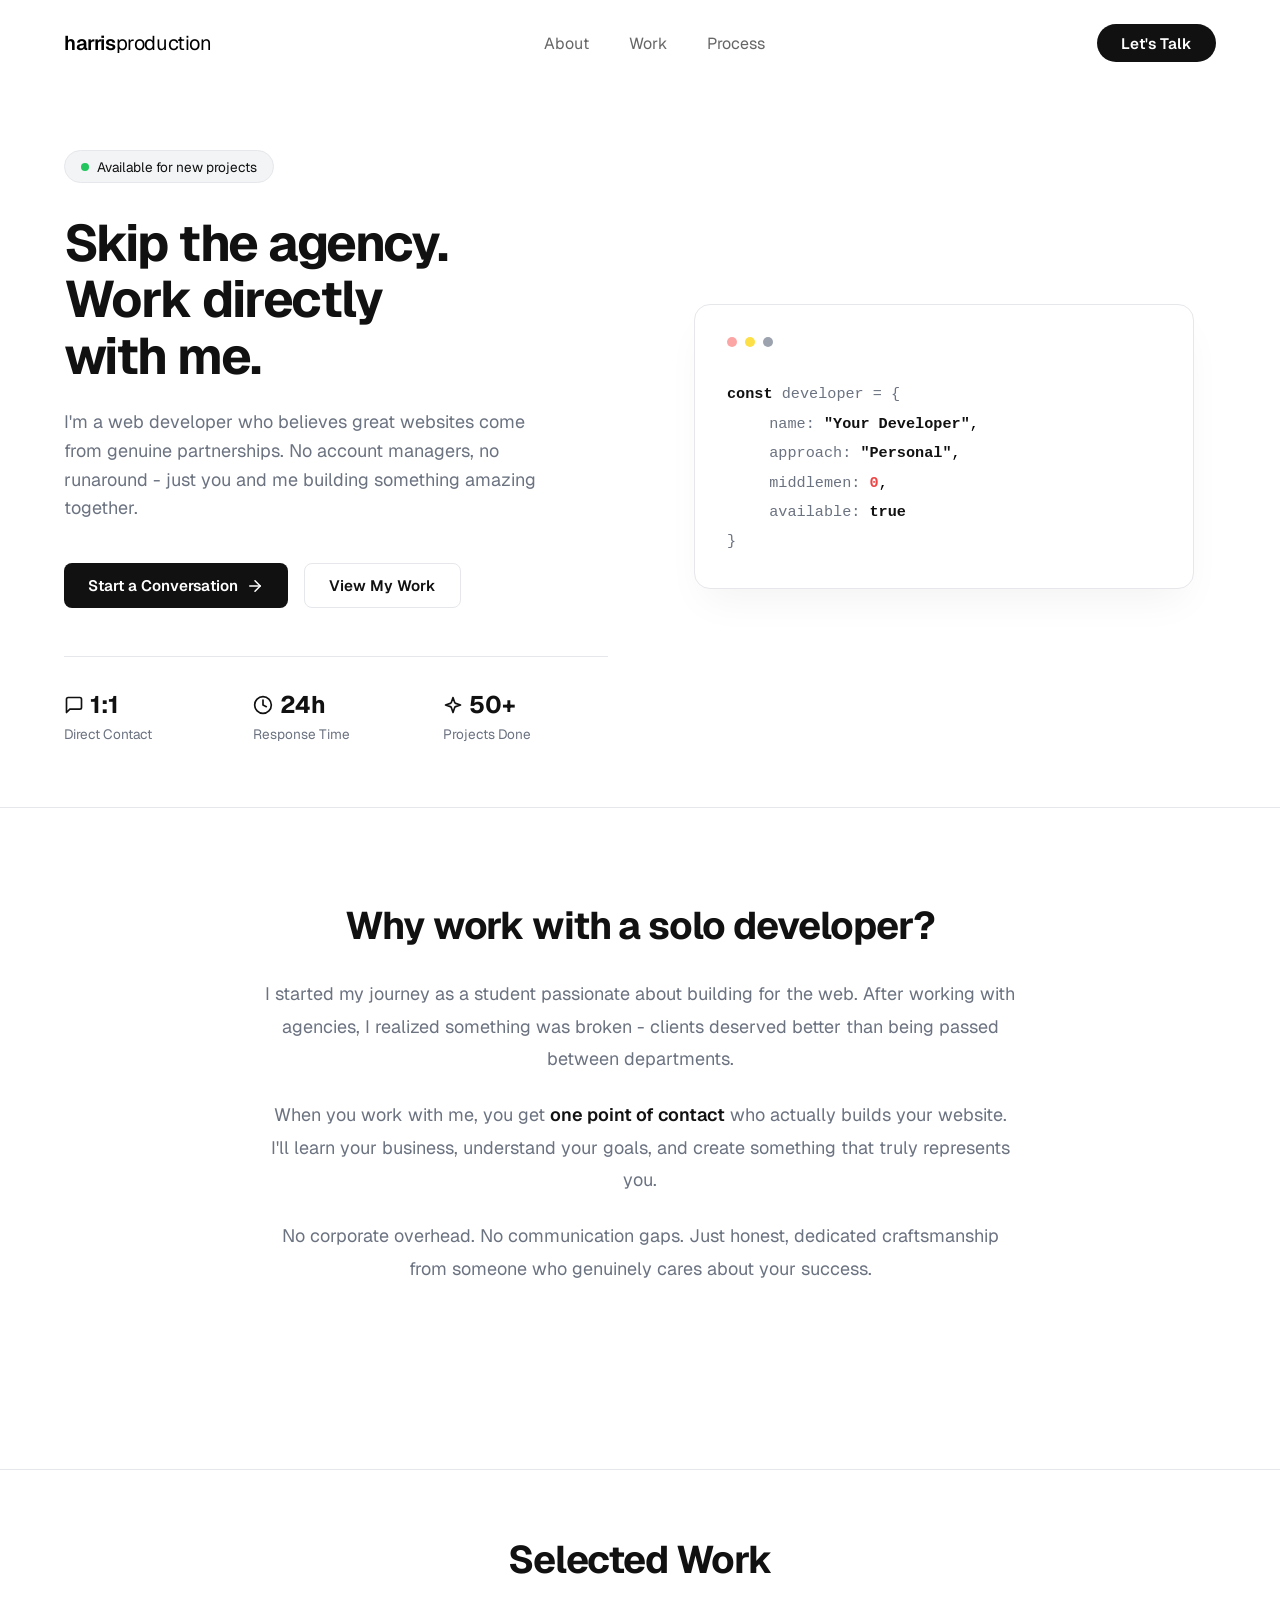
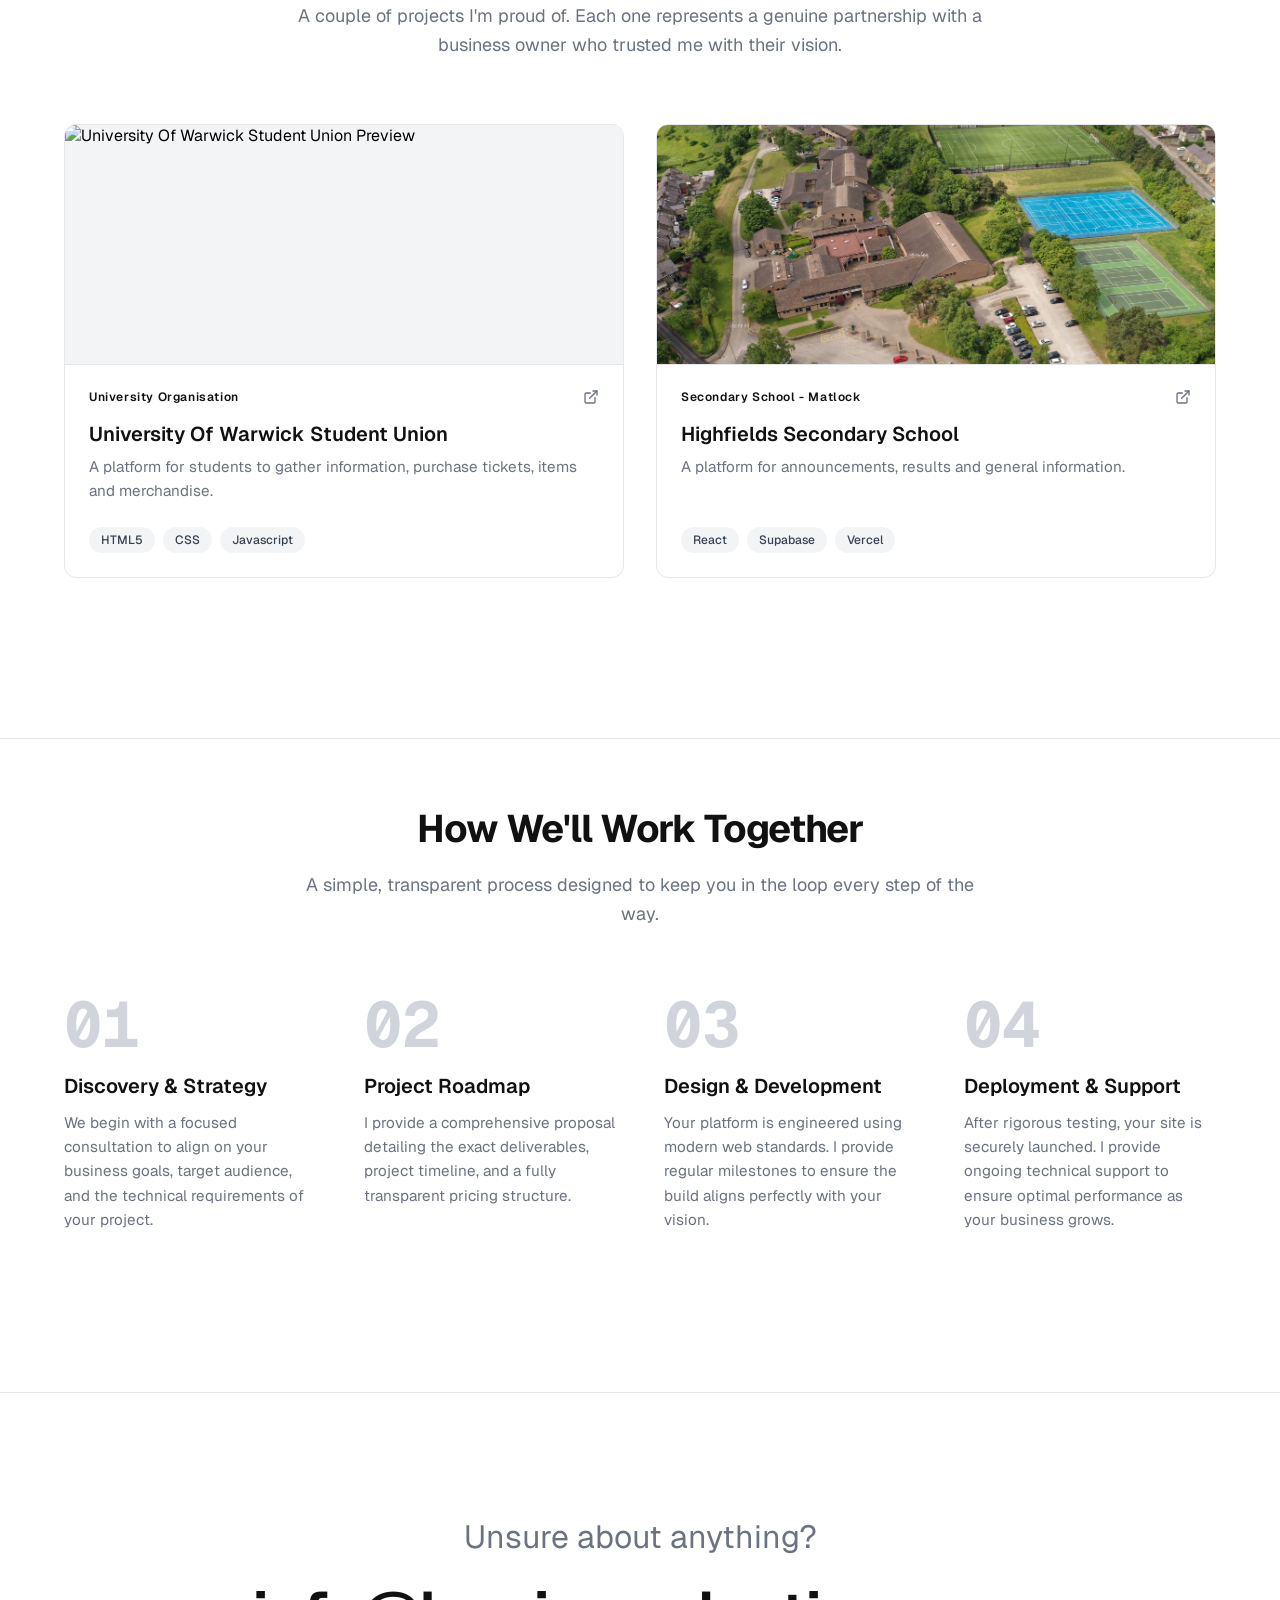
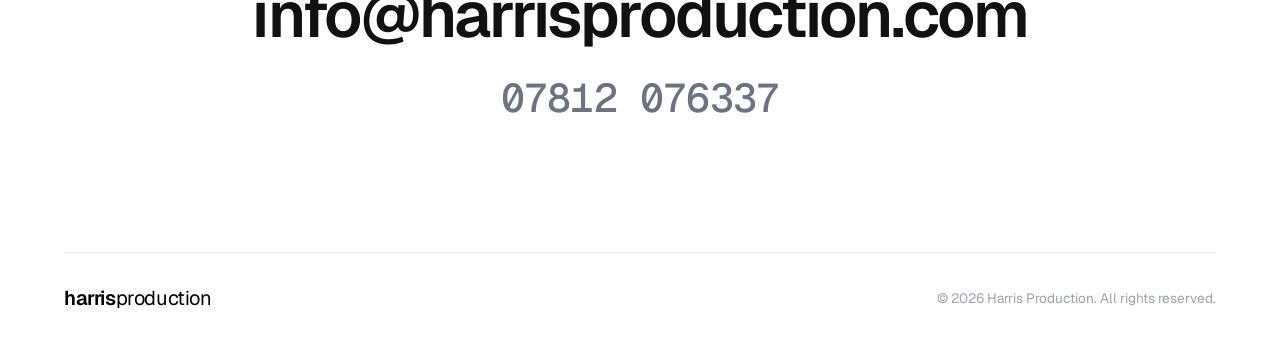
==== index.html @ 8795bd0a "Refactor index.html structure and content" ====
<!DOCTYPE html>
<html lang="en">
<head>
  <meta charset="UTF-8">
  <meta name="viewport" content="width=device-width, initial-scale=1.0">
  <title>Harris Production</title>
  <link rel="stylesheet" href="style.css">
</head>
<body>

  <nav class="navbar">
    <div class="logo"><span class="logo-bold">harris</span>production</div>
    
    <ul class="nav-links">
      <li><a href="#about">About</a></li>
      <li><a href="#work">Work</a></li>
      <li><a href="#process">Process</a></li>
    </ul>

    <a href="#contact" class="btn-talk">Let's Talk</a>
  </nav>

  <section class="hero">
    <div class="hero-content">
      <div class="availability-badge">
        <span class="dot"></span> Available for new projects
      </div>

      <h1>Skip the agency.<br>Work directly<br>with me.</h1>

      <p class="hero-desc">
        I'm a web developer who believes great websites come from genuine partnerships. No account managers, no runaround - just you and me building something amazing together.
      </p>

      <div class="hero-actions">
        <a href="#contact" class="btn btn-primary">
          Start a Conversation 
          <svg viewBox="0 0 24 24" width="18" height="18" stroke="currentColor" stroke-width="2" fill="none" stroke-linecap="round" stroke-linejoin="round"><line x1="5" y1="12" x2="19" y2="12"></line><polyline points="12 5 19 12 12 19"></polyline></svg>
        </a>
        <a href="#work" class="btn btn-secondary">View My Work</a>
      </div>

      <hr class="hero-divider">

      <div class="hero-stats">
        <div class="stat-item">
          <div class="stat-title">
            <svg viewBox="0 0 24 24" width="20" height="20" stroke="currentColor" stroke-width="2" fill="none" stroke-linecap="round" stroke-linejoin="round"><path d="M21 15a2 2 0 0 1-2 2H7l-4 4V5a2 2 0 0 1 2-2h14a2 2 0 0 1 2 2z"></path></svg>
            1:1
          </div>
          <div class="stat-desc">Direct Contact</div>
        </div>
        <div class="stat-item">
          <div class="stat-title">
            <svg viewBox="0 0 24 24" width="20" height="20" stroke="currentColor" stroke-width="2" fill="none" stroke-linecap="round" stroke-linejoin="round"><circle cx="12" cy="12" r="10"></circle><polyline points="12 6 12 12 16 14"></polyline></svg>
            24h
          </div>
          <div class="stat-desc">Response Time</div>
        </div>
        <div class="stat-item">
          <div class="stat-title">
            <svg viewBox="0 0 24 24" width="20" height="20" stroke="currentColor" stroke-width="2" fill="none" stroke-linecap="round" stroke-linejoin="round"><path d="m12 3-1.912 5.813a2 2 0 0 1-1.275 1.275L3 12l5.813 1.912a2 2 0 0 1 1.275 1.275L12 21l1.912-5.813a2 2 0 0 1 1.275-1.275L21 12l-5.813-1.912a2 2 0 0 1-1.275-1.275L12 3Z"></path></svg>
            50+
          </div>
          <div class="stat-desc">Projects Done</div>
        </div>
      </div>
    </div>

    <div class="hero-visual">
      <div class="code-card">
        <div class="window-controls">
          <span class="wc wc-red"></span>
          <span class="wc wc-yellow"></span>
          <span class="wc wc-gray"></span>
        </div>
        <pre class="code-snippet"><code><span class="tk-const">const</span> <span class="tk-var">developer</span> <span class="tk-op">=</span> <span class="tk-bracket">{</span>
  <span class="tk-key">name:</span> <span class="tk-string">"Your Developer"</span>,
  <span class="tk-key">approach:</span> <span class="tk-string">"Personal"</span>,
  <span class="tk-key">middlemen:</span> <span class="tk-num">0</span>,
  <span class="tk-key">available:</span> <span class="tk-bool">true</span>
<span class="tk-bracket">}</span></code></pre>
      </div>
    </div>
  </section>

  <hr class="section-divider">

  <section class="about-section" id="about">
    <div class="about-content">
      <h2>Why work with a solo developer?</h2>
      
      <p>I started my journey as a student passionate about building for the web. After working with agencies, I realized something was broken - clients deserved better than being passed between departments.</p>
      
      <p>When you work with me, you get <strong>one point of contact</strong> who actually builds your website. I'll learn your business, understand your goals, and create something that truly represents you.</p>
      
      <p>No corporate overhead. No communication gaps. Just honest, dedicated craftsmanship from someone who genuinely cares about your success.</p>
    </div>
  </section>

  <hr class="section-divider">

  <section class="work-section" id="work">
    <div class="work-header">
      <h2>Selected Work</h2>
      <p>A couple of projects I'm proud of. Each one represents a genuine partnership with a business owner who trusted me with their vision.</p>
    </div>

    <div class="work-grid">
      
      <div class="work-card">
        <div class="card-image">
          <img src="./image1.jpg" alt="University Of Warwick Student Union Preview" class="project-image">
        </div>
        <div class="card-content">
          <div class="card-meta">
            <span class="category">University Organisation</span>
            <a href="https://www.warwicksu.com" class="external-link" aria-label="View Project" target="_blank" rel="noopener noreferrer">
              <svg viewBox="0 0 24 24" width="16" height="16" stroke="currentColor" stroke-width="2" fill="none" stroke-linecap="round" stroke-linejoin="round"><path d="M18 13v6a2 2 0 0 1-2 2H5a2 2 0 0 1-2-2V8a2 2 0 0 1 2-2h6"></path><polyline points="15 3 21 3 21 9"></polyline><line x1="10" y1="14" x2="21" y2="3"></line></svg>
            </a>
          </div>
          <h3 class="card-title">University Of Warwick Student Union</h3>
          <p class="card-desc">A platform for students to gather information, purchase tickets, items and merchandise.</p>
          <div class="card-tags">
            <span class="tag">HTML5</span>
            <span class="tag">CSS</span>
            <span class="tag">Javascript</span>
          </div>
        </div>
      </div>

      <div class="work-card">
        <div class="card-image">
          <img src="./image2.jpg" alt="Highfields Secondary School Preview" class="project-image">
        </div>
        <div class="card-content">
          <div class="card-meta">
            <span class="category">Secondary School - Matlock</span>
            <a href="https://www.highfields.derbyshire.sch.uk/" class="external-link" aria-label="View Project" target="_blank" rel="noopener noreferrer">
              <svg viewBox="0 0 24 24" width="16" height="16" stroke="currentColor" stroke-width="2" fill="none" stroke-linecap="round" stroke-linejoin="round"><path d="M18 13v6a2 2 0 0 1-2 2H5a2 2 0 0 1-2-2V8a2 2 0 0 1 2-2h6"></path><polyline points="15 3 21 3 21 9"></polyline><line x1="10" y1="14" x2="21" y2="3"></line></svg>
            </a>
          </div>
          <h3 class="card-title">Highfields Secondary School</h3>
          <p class="card-desc">A platform for announcements, results and general information.</p>
          <div class="card-tags">
            <span class="tag">React</span>
            <span class="tag">Supabase</span>
            <span class="tag">Vercel</span>
          </div>
        </div>
      </div>

    </div>
  </section>

  <hr class="section-divider">

  <section class="process-section" id="process">
    <div class="process-header">
      <h2>How We'll Work Together</h2>
      <p>A simple, transparent process designed to keep you in the loop every step of the way.</p>
    </div>

    <div class="process-grid">
      
      <div class="process-step">
        <div class="step-number">01</div>
        <h3>Discovery & Strategy</h3>
        <p>We begin with a focused consultation to align on your business goals, target audience, and the technical requirements of your project.</p>
      </div>

      <div class="process-step">
        <div class="step-number">02</div>
        <h3>Project Roadmap</h3>
        <p>I provide a comprehensive proposal detailing the exact deliverables, project timeline, and a fully transparent pricing structure.</p>
      </div>

      <div class="process-step">
        <div class="step-number">03</div>
        <h3>Design & Development</h3>
        <p>Your platform is engineered using modern web standards. I provide regular milestones to ensure the build aligns perfectly with your vision.</p>
      </div>

      <div class="process-step">
        <div class="step-number">04</div>
        <h3>Deployment & Support</h3>
        <p>After rigorous testing, your site is securely launched. I provide ongoing technical support to ensure optimal performance as your business grows.</p>
      </div>

    </div>

    </div>
  </section>

  <footer class="site-footer" id="contact">
  <div class="footer-content">
    
    <div class="footer-cta">
      <h2>Unsure about anything?</h2>
      <div class="contact-links">
        <a href="mailto:info@harrisproduction.com" class="email-link">info@harrisproduction.com</a>
        <a href="tel:07812076337" class="phone-link">07812 076337</a>
      </div>
    </div>
    
    <div class="footer-bottom">
      <div class="logo"><span class="logo-bold">harris</span>production</div>
      <div class="copyright">
        &copy; 2026 Harris Production. All rights reserved.
      </div>
    </div>

  </div>
</footer>

<div id="contact-overlay" class="contact-overlay">
  <div class="overlay-content">
    <button class="close-btn" id="close-form" aria-label="Close form">&times;</button>
    
    <div class="form-header">
      <h2>Start a Conversation</h2>
      <p>Tell me a bit about your project and I'll get back to you within 24 hours.</p>
    </div>

   <form action="https://api.web3forms.com/submit" method="POST" id="contact-form">
    
    <input type="hidden" name="access_key" value="9be1aa3e-5f95-4cb8-aa4f-bf6b3f21e8d3">

    <input type="checkbox" name="botcheck" class="hidden" style="display:none">

    <input type="hidden" name="subject" value="New Project Inquiry - Harris Production">

    <div class="form-group">
        <input type="text" name="name" placeholder="Your Name" required>
    </div>

    <div class="form-group">
        <input type="email" name="email" placeholder="Email Address" required>
    </div>

    <div class="form-group">
        <textarea name="message" placeholder="Tell me about your project..." required></textarea>
    </div>

    <button type="submit" id="submit-btn" class="btn-submit">Send Message</button>
    <div id="form-result" class="form-status"></div>
</form>
  </div>
</div>

<script>
  // --- 1. UI LOGIC (Opening/Closing) ---
  const overlay = document.getElementById('contact-overlay');
  const closeBtn = document.getElementById('close-form');
  const triggerButtons = document.querySelectorAll('.btn-talk, .btn-primary, .email-link');

  triggerButtons.forEach(btn => {
    btn.addEventListener('click', (e) => {
      e.preventDefault();
      overlay.classList.add('is-active');
      document.body.classList.add('no-scroll');
    });
  });

  const closeOverlay = () => {
    overlay.classList.remove('is-active');
    document.body.classList.remove('no-scroll');
  };

  closeBtn.addEventListener('click', closeOverlay);

  overlay.addEventListener('click', (e) => {
    if (e.target === overlay) closeOverlay();
  });

  // --- 2. SUBMISSION LOGIC (Web3Forms) ---
  const form = document.getElementById('contact-form');
  const submitBtn = document.getElementById('submit-btn');

  form.addEventListener('submit', function(e) {
    e.preventDefault();
    const formData = new FormData(form);
    const object = Object.fromEntries(formData);
    const json = JSON.stringify(object);

    submitBtn.innerHTML = "Sending...";
    submitBtn.disabled = true;

    fetch('https://api.web3forms.com/submit', {
      method: 'POST',
      headers: {
        'Content-Type': 'application/json',
        'Accept': 'application/json'
      },
      body: json
    })
    .then(async (response) => {
      if (response.status == 200) {
        submitBtn.innerHTML = "Message Sent!";
        form.reset();
        
        // Wait 2 seconds so they see the success message, then close
        setTimeout(() => {
          closeOverlay();
          submitBtn.innerHTML = "Send Message";
          submitBtn.disabled = false;
        }, 2000);
      } else {
        submitBtn.innerHTML = "Error. Try again.";
        submitBtn.disabled = false;
      }
    })
    .catch(error => {
      console.error(error);
      submitBtn.innerHTML = "Something went wrong.";
      submitBtn.disabled = false;
    });
  });
</script>

</body>
</html>
---- style.css ----
/* Import Geist and Geist Mono from Google Fonts */
@import url('https://fonts.googleapis.com/css2?family=Geist+Mono:wght@400;600&family=Geist:wght@400;600&display=swap');

/* Base Reset */
* {
  box-sizing: border-box;
}

body {
  margin: 0;
  font-family: 'Geist', sans-serif;
  background-color: #ffffff;
}

/* Navigation Container */
.navbar {
  display: flex;
  justify-content: space-between;
  align-items: center;
  padding: 1.5rem 5%;
  max-width: 1400px;
  margin: 0 auto;
}

/* Logo Styling */
/* Base Logo Styling (Applies to "production") */
.logo {
  font-size: 1.25rem;
  color: #000000;
  letter-spacing: -0.02em;
  font-weight: 400; 
}

/* Bold Portion (Applies to "harris") */
.logo-bold {
  font-weight: 600;
}

/* Center Links */
.nav-links {
  display: flex;
  list-style: none;
  gap: 2.5rem;
  margin: 0;
  padding: 0;
}

.nav-links a {
  text-decoration: none;
  color: #666666; /* Subtle gray to match the image */
  font-size: 1rem;
  transition: color 0.2s ease;
}

.nav-links a:hover {
  color: #000000; /* Darkens on hover for interactivity */
}

/* Let's Talk Button */
.btn-talk {
  background-color: #111111;
  color: #ffffff;
  padding: 0.6rem 1.5rem;
  border-radius: 999px; /* Creates the perfect pill shape */
  text-decoration: none;
  font-weight: 600;
  font-size: 0.95rem;
  transition: background-color 0.2s ease, transform 0.1s ease;
}

.btn-talk:hover {
  background-color: #333333;
}

.btn-talk:active {
  transform: scale(0.98); /* Slight click effect */
}

/* Basic Mobile Responsiveness */
@media (max-width: 768px) {
  .nav-links {
    display: none; /* Hides the center links on mobile for now */
  }
}

/* --- Hero Section Layout --- */
.hero {
  display: grid;
  grid-template-columns: 1fr 1fr;
  gap: 4rem;
  max-width: 1400px;
  margin: 4rem auto;
  padding: 0 5%;
  align-items: center;
}

/* --- Left Column Content --- */
.availability-badge {
  display: inline-flex;
  align-items: center;
  gap: 0.5rem;
  background-color: #f3f4f6;
  padding: 0.4rem 1rem;
  border-radius: 999px;
  font-size: 0.85rem;
  color: #111;
  border: 1px solid #e5e7eb;
  margin-bottom: 2rem;
}

/* The updated green dot with animation */
.availability-badge .dot {
  width: 8px;
  height: 8px;
  background-color: #22c55e;
  border-radius: 50%;
  animation: pulse-green 2s infinite; /* Runs the animation continuously */
}

/* The pulse animation keyframes */
@keyframes pulse-green {
  0% {
    box-shadow: 0 0 0 0 rgba(34, 197, 94, 0.7);
  }
  70% {
    box-shadow: 0 0 0 6px rgba(34, 197, 94, 0);
  }
  100% {
    box-shadow: 0 0 0 0 rgba(34, 197, 94, 0);
  }
}

.hero h1 {
  font-size: clamp(2.5rem, 4vw, 4.5rem);
  line-height: 1.1;
  margin: 0 0 1.5rem 0;
  color: #111;
  letter-spacing: -0.03em;
}

.hero-desc {
  font-size: 1.125rem;
  line-height: 1.6;
  color: #6b7280;
  max-width: 90%;
  margin-bottom: 2.5rem;
}

/* --- Buttons --- */
.hero-actions {
  display: flex;
  gap: 1rem;
  margin-bottom: 3rem;
  flex-wrap: wrap;
}

.btn {
  display: inline-flex;
  align-items: center;
  justify-content: center;
  gap: 0.5rem;
  padding: 0.75rem 1.5rem;
  border-radius: 8px;
  font-weight: 600;
  font-size: 0.95rem;
  text-decoration: none;
  transition: all 0.2s ease;
}

.btn-primary {
  background-color: #111;
  color: #fff;
}

.btn-primary:hover {
  background-color: #333;
}

.btn-secondary {
  background-color: #fff;
  color: #111;
  border: 1px solid #e5e7eb;
}

.btn-secondary:hover {
  background-color: #f9fafb;
}

/* --- Stats Row --- */
.hero-divider {
  border: none;
  border-top: 1px solid #e5e7eb;
  margin-bottom: 2rem;
}

.hero-stats {
  display: grid;
  grid-template-columns: repeat(3, 1fr);
  gap: 1.5rem;
}

.stat-item {
  display: flex;
  flex-direction: column;
  gap: 0.3rem;
}

.stat-title {
  font-size: 1.5rem;
  font-weight: 700;
  color: #111;
  display: flex;
  align-items: center;
  gap: 0.4rem;
}

.stat-desc {
  font-size: 0.85rem;
  color: #6b7280;
}

/* --- Right Column: Code Card --- */
.hero-visual {
  display: flex;
  justify-content: center;
  align-items: center;
}

.code-card {
  background-color: #fff;
  border: 1px solid #e5e7eb;
  border-radius: 16px;
  padding: 2rem;
  width: 100%;
  max-width: 500px;
  box-shadow: 0 20px 40px -10px rgba(0, 0, 0, 0.05);
}

.window-controls {
  display: flex;
  gap: 0.5rem;
  margin-bottom: 2rem;
}

.wc {
  width: 10px;
  height: 10px;
  border-radius: 50%;
}

.wc-red { background-color: #fca5a5; }
.wc-yellow { background-color: #fde047; }
.wc-gray { background-color: #9ca3af; }

.code-snippet {
  margin: 0;
  font-family: 'Geist Mono', monospace; /* Applying Geist Mono specifically here */
  font-size: 0.95rem;
  line-height: 1.8;
  overflow-x: auto;
}

/* Syntax Highlighting Colors */
.tk-const, .tk-string, .tk-bool { color: #111; font-weight: 600; }
.tk-var, .tk-op, .tk-bracket, .tk-key { color: #6b7280; }
.tk-num { color: #ef4444; font-weight: 600; }
.tk-key { margin-left: 1.5rem; } /* Indents the keys inside the object */

/* --- Mobile Responsiveness --- */
@media (max-width: 992px) {
  .hero {
    grid-template-columns: 1fr;
    gap: 3rem;
    margin: 2rem auto;
  }
  
  .hero h1 {
    font-size: 3rem;
  }
  
  .hero-stats {
    gap: 1rem;
  }
  
  .stat-title {
    font-size: 1.25rem;
  }
}

@media (max-width: 480px) {
  .hero-stats {
    grid-template-columns: 1fr; /* Stack stats on very small screens */
  }
}

/* --- Full-width Divider --- */
.section-divider {
  border: none;
  border-top: 1px solid #e5e7eb;
  margin: 4rem auto;
  max-width: 1400px;
}

/* --- About Section --- */
.about-section {
  max-width: 1400px;
  margin: 0 auto;
  padding: 2rem 5% 6rem 5%;
}

/* Constrain text width for better readability */
.about-content {
  max-width: 750px; 
  margin: 0 auto;       /* Centers the content block horizontally */
  text-align: center;   /* Centers the text inside the block */
}

.about-content h2 {
  font-size: clamp(2rem, 3vw, 3rem);
  line-height: 1.1;
  color: #111111;
  letter-spacing: -0.03em;
  margin-top: 0;
  margin-bottom: 2rem;
}

.about-content p {
  font-size: 1.125rem;
  line-height: 1.8;
  color: #6b7280;
  margin-bottom: 1.5rem;
}

/* Emphasize the bold text in the paragraph */
.about-content strong {
  color: #111111;
  font-weight: 600;
}

/* --- Mobile Responsiveness --- */
@media (max-width: 768px) {
  .section-divider {
    margin: 3rem auto;
  }
  
  .about-section {
    padding: 1rem 5% 4rem 5%;
  }
}

/* --- Work Section Header --- */
.work-section {
  max-width: 1400px;
  margin: 0 auto;
  padding: 0 5% 6rem 5%;
}

.work-header {
  text-align: center;
  max-width: 700px;
  margin: 0 auto 4rem auto;
}

.work-header h2 {
  font-size: clamp(2rem, 3vw, 3rem);
  color: #111111;
  letter-spacing: -0.03em;
  margin-top: 0;
  margin-bottom: 1rem;
}

.work-header p {
  font-size: 1.125rem;
  line-height: 1.6;
  color: #6b7280;
}

/* --- Work Grid Layout --- */
.work-grid {
  display: grid;
  /* Since you only want 2 cards for now, we use a 2-column grid */
  grid-template-columns: repeat(2, 1fr); 
  gap: 2rem;
}

/* --- Individual Card Styling --- */
.work-card {
  border: 1px solid #e5e7eb;
  border-radius: 12px;
  overflow: hidden;
  display: flex;
  flex-direction: column;
  background-color: #ffffff;
  transition: transform 0.2s ease, box-shadow 0.2s ease;
}

.work-card:hover {
  transform: translateY(-4px);
  box-shadow: 0 12px 24px -10px rgba(0, 0, 0, 0.05);
}

/* Image Placeholder Area */
/* 1. The Container: This strictly locks the image into the top box */
.card-image {
  background-color: #f3f4f6;
  height: 240px;
  width: 100%;
  display: flex;
  align-items: center;
  justify-content: center;
  border-bottom: 1px solid #e5e7eb;
  overflow: hidden; /* This is the magic rule! It chops off anything that spills out. */
  position: relative;
}

/* 2. The Image: This forces the image to perfectly fill that box without stretching */
.project-image {
  width: 100%;
  height: 100%;
  object-fit: cover; /* Forces the image to behave beautifully within the boundaries */
  display: block;
}

.placeholder-letter {
  font-size: 4rem;
  font-weight: 700;
  color: #d1d5db; /* Light grey for the letter */
}

/* Card Text Content */
.card-content {
  padding: 1.5rem;
  display: flex;
  flex-direction: column;
  flex-grow: 1;
}

.card-meta {
  display: flex;
  justify-content: space-between;
  align-items: center;
  margin-bottom: 1rem;
}

.category {
  font-size: 0.75rem;
  font-weight: 600;
  letter-spacing: 0.05em;
  color: #111111;
}

.external-link {
  color: #6b7280;
  transition: color 0.2s ease;
  display: flex;
}

.external-link:hover {
  color: #111111;
}

.card-title {
  font-size: 1.25rem;
  font-weight: 600;
  color: #111111;
  margin: 0 0 0.5rem 0;
}

.card-desc {
  font-size: 0.95rem;
  line-height: 1.6;
  color: #6b7280;
  margin: 0 0 1.5rem 0;
  flex-grow: 1;
}

/* Tags */
.card-tags {
  display: flex;
  flex-wrap: wrap;
  gap: 0.5rem;
}

.tag {
  background-color: #f3f4f6;
  color: #374151;
  font-size: 0.75rem;
  padding: 0.3rem 0.75rem;
  border-radius: 999px;
  font-weight: 500;
}

/* --- Mobile Responsiveness --- */
@media (max-width: 768px) {
  .work-grid {
    grid-template-columns: 1fr; /* Stacks the cards on smaller screens */
  }
}

/* --- Process Section --- */
.process-section {
  max-width: 1400px;
  margin: 0 auto;
  padding: 0 5% 6rem 5%;
}

.process-header {
  text-align: center;
  max-width: 700px;
  margin: 0 auto 4rem auto;
}

.process-header h2 {
  font-size: clamp(2rem, 3vw, 3rem);
  color: #111111;
  letter-spacing: -0.03em;
  margin-top: 0;
  margin-bottom: 1rem;
}

.process-header p {
  font-size: 1.125rem;
  line-height: 1.6;
  color: #6b7280;
}

/* --- Process Grid --- */
.process-grid {
  display: grid;
  grid-template-columns: repeat(4, 1fr);
  gap: 3rem;
}

.process-step {
  display: flex;
  flex-direction: column;
}

.step-number {
  font-size: 4rem;
  font-weight: 700;
  color: #d1d5db; /* Light grey */
  line-height: 1;
  margin-bottom: 1rem;
  font-family: 'Geist Mono', monospace; /* Using your monospace font for stylized numbers */
}

.process-step h3 {
  font-size: 1.25rem;
  font-weight: 600;
  color: #111111;
  margin: 0 0 0.75rem 0;
}

.process-step p {
  font-size: 0.95rem;
  line-height: 1.6;
  color: #6b7280;
  margin: 0;
}

/* --- Mobile Responsiveness --- */
@media (max-width: 1024px) {
  .process-grid {
    grid-template-columns: repeat(2, 1fr); /* 2x2 grid for tablets */
    gap: 4rem 2rem;
  }
}

@media (max-width: 600px) {
  .process-grid {
    grid-template-columns: 1fr; /* Single column for phones */
    gap: 3rem;
  }
  
  .process-header {
    margin-bottom: 3rem;
  }
}

/* --- Footer & Contact Section --- */
.site-footer {
  max-width: 1400px;
  margin: 4rem auto 0 auto;
  padding: 6rem 5% 2rem 5%;
  border-top: 1px solid #e5e7eb; /* Keeps the separation consistent */
}

.footer-cta {
  text-align: center;
  margin-bottom: 8rem;
}

.footer-cta h2 {
  font-size: clamp(1.5rem, 3vw, 2rem);
  color: #6b7280; /* Subtle grey for the prompt */
  font-weight: 400;
  margin-bottom: 1rem;
}

/* Massive, impactful email link */
.email-link {
  font-size: clamp(2rem, 5vw, 4rem); 
  font-weight: 600;
  color: #111111;
  text-decoration: none;
  letter-spacing: -0.03em;
  transition: color 0.2s ease;
  display: inline-block;
}

/* Container to stack email and phone */
.contact-links {
  display: flex;
  flex-direction: column;
  gap: 1rem;
  align-items: center;
}

/* Phone link styling - slightly smaller but same high-end feel */
.phone-link {
  font-size: clamp(1.5rem, 4vw, 2.5rem);
  font-weight: 500;
  color: #6b7280; /* Starts a bit lighter than the email */
  text-decoration: none;
  font-family: 'Geist Mono', monospace; /* Monospace works great for numbers */
  letter-spacing: -0.02em;
  transition: color 0.2s ease;
}

.phone-link:hover {
  color: #111111;
}

/* Ensure the email link stays as the primary focus */
.email-link {
  /* Reduced the minimum from 2rem to 1.25rem for mobile */
  font-size: clamp(1.25rem, 6vw, 4rem); 
  font-weight: 600;
  color: #111111;
  text-decoration: none;
  letter-spacing: -0.03em;
  transition: color 0.2s ease;
  display: inline-block;
  
  /* Safety net for long emails on very small screens */
  inline-size: 100%;
  overflow-wrap: break-word;
  word-break: break-word;
}
.email-link:hover {
  color: #6b7280; /* Fades smoothly on hover to indicate it's clickable */
}

/* Bottom Bar Styling */
.footer-bottom {
  display: flex;
  justify-content: space-between;
  align-items: center;
  padding-top: 2rem;
  border-top: 1px solid #e5e7eb;
  flex-wrap: wrap;
  gap: 1.5rem;
}

.copyright {
  font-size: 0.85rem;
  color: #9ca3af;
}

/* --- Mobile Responsiveness --- */
@media (max-width: 600px) {
  .site-footer {
    padding: 4rem 5% 2rem 5%;
  }

  .footer-cta {
    margin-bottom: 4rem;
  }

  .footer-bottom {
    flex-direction: column;
    text-align: center;
  }
}

/* Overlay Background with Blur */
.contact-overlay {
  position: fixed;
  top: 0;
  left: 0;
  width: 100%;
  height: 100%;
  background-color: rgba(255, 255, 255, 0.7); /* Translucent white */
  backdrop-filter: blur(10px); /* This blurs the content behind the overlay */
  -webkit-backdrop-filter: blur(10px); /* Safari support */
  z-index: 2000;
  display: flex;
  justify-content: center;
  align-items: flex-start;
  padding-top: 8vh;
  
  /* Initial Hidden State */
  opacity: 0;
  visibility: hidden;
  transform: translateY(-20px); /* Slight lift for the entry animation */
  transition: all 0.4s cubic-bezier(0.16, 1, 0.3, 1);
}

/* Active State */
.contact-overlay.is-active {
  opacity: 1;
  visibility: visible;
  transform: translateY(0);
}

.overlay-content {
  background: white;
  width: 90%;
  max-width: 550px;
  padding: 3rem;
  border-radius: 24px;
  box-shadow: 0 25px 50px -12px rgba(0, 0, 0, 0.1);
  position: relative;
}

.close-btn {
  position: absolute;
  top: 1.5rem;
  right: 1.5rem;
  background: #f3f4f6;
  border: none;
  width: 40px;
  height: 40px;
  border-radius: 50%;
  font-size: 1.5rem;
  line-height: 1;
  cursor: pointer;
  color: #111;
  transition: background 0.2s;
}

.close-btn:hover { background: #e5e7eb; }

/* Form Elements */
.form-header h2 { font-size: 2rem; margin-bottom: 0.5rem; letter-spacing: -0.02em; }
.form-header p { color: #6b7280; margin-bottom: 2rem; }

.contact-form { display: flex; flex-direction: column; gap: 1.2rem; }
.form-group { display: flex; flex-direction: column; gap: 0.4rem; }
.form-group label { font-weight: 600; font-size: 0.85rem; }

.form-group input, .form-group textarea {
  padding: 0.75rem;
  border: 1px solid #e5e7eb;
  border-radius: 10px;
  font-family: 'Geist', sans-serif;
  font-size: 1rem;
}

.btn-submit {
  background: #111;
  color: #fff;
  padding: 1rem;
  border: none;
  border-radius: 10px;
  font-weight: 600;
  cursor: pointer;
  margin-top: 1rem;
}

/* Prevent scroll when form is open */
body.no-scroll { overflow: hidden; }
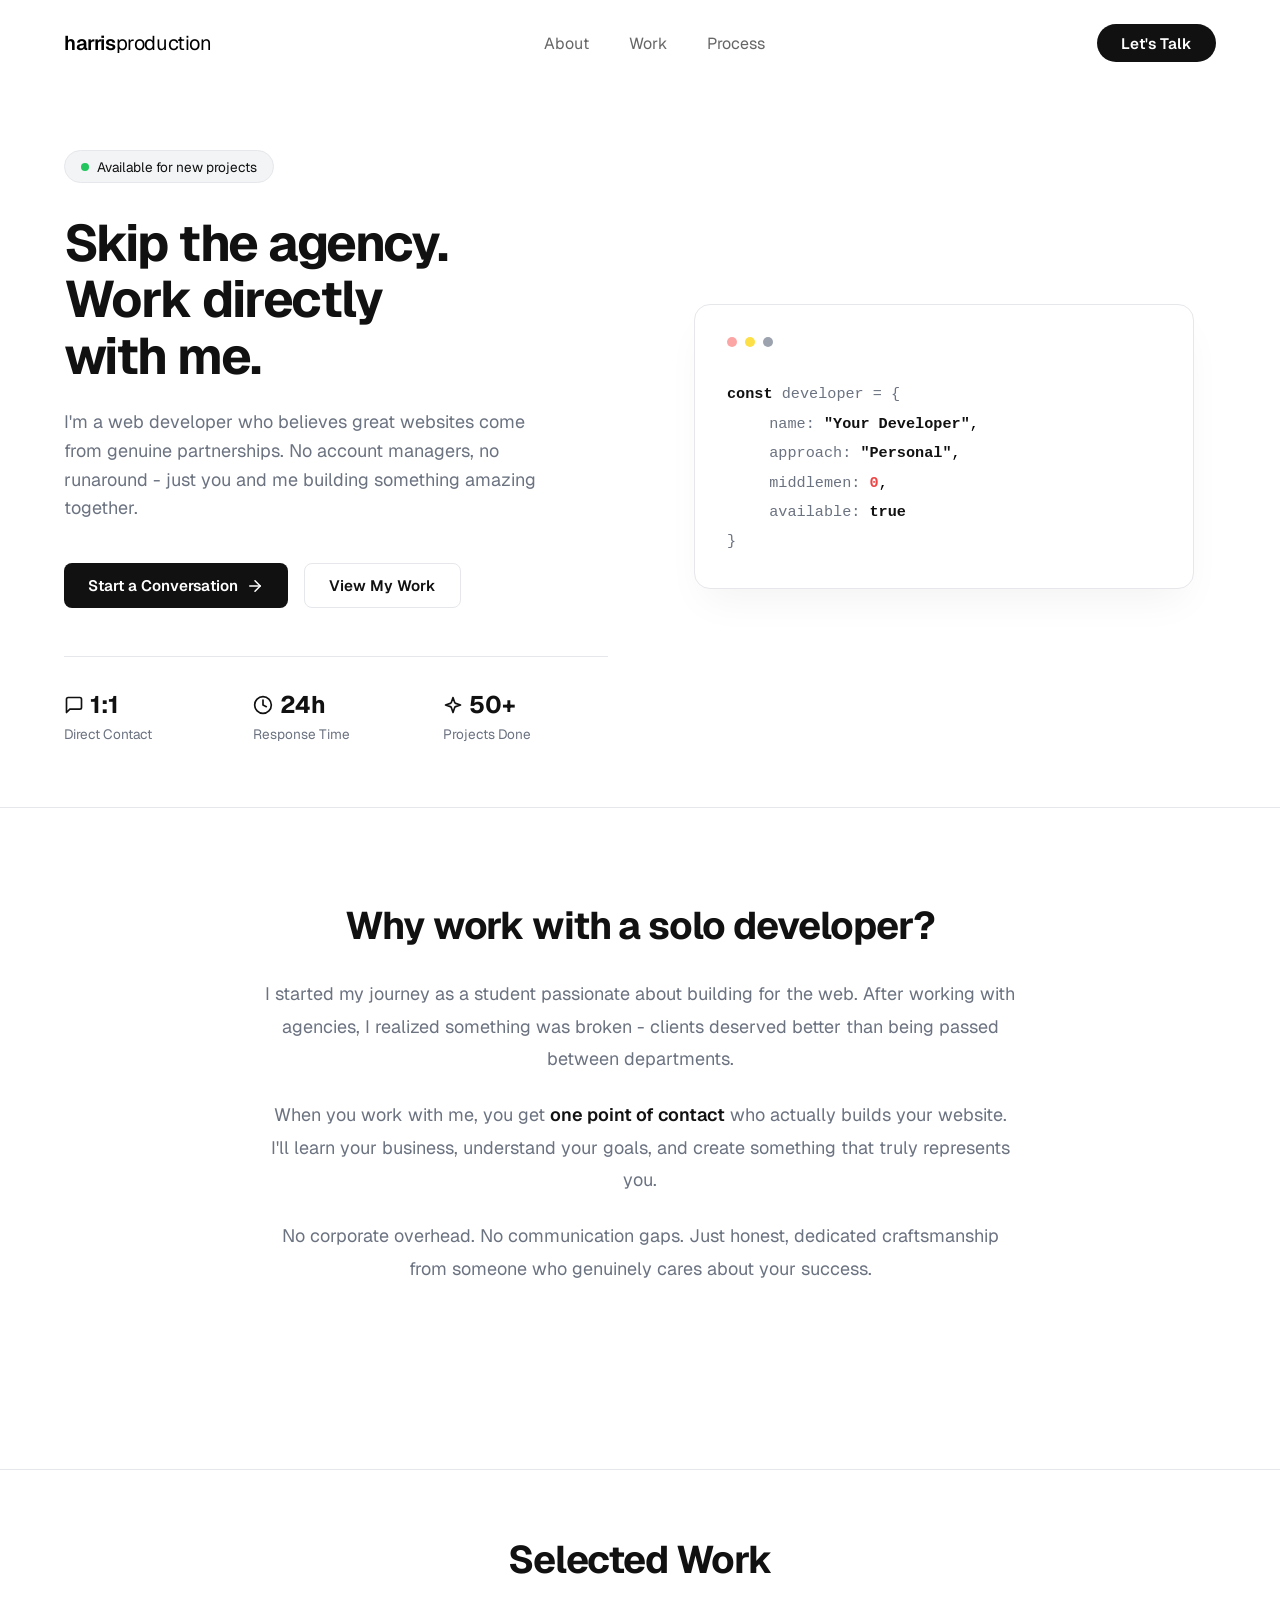
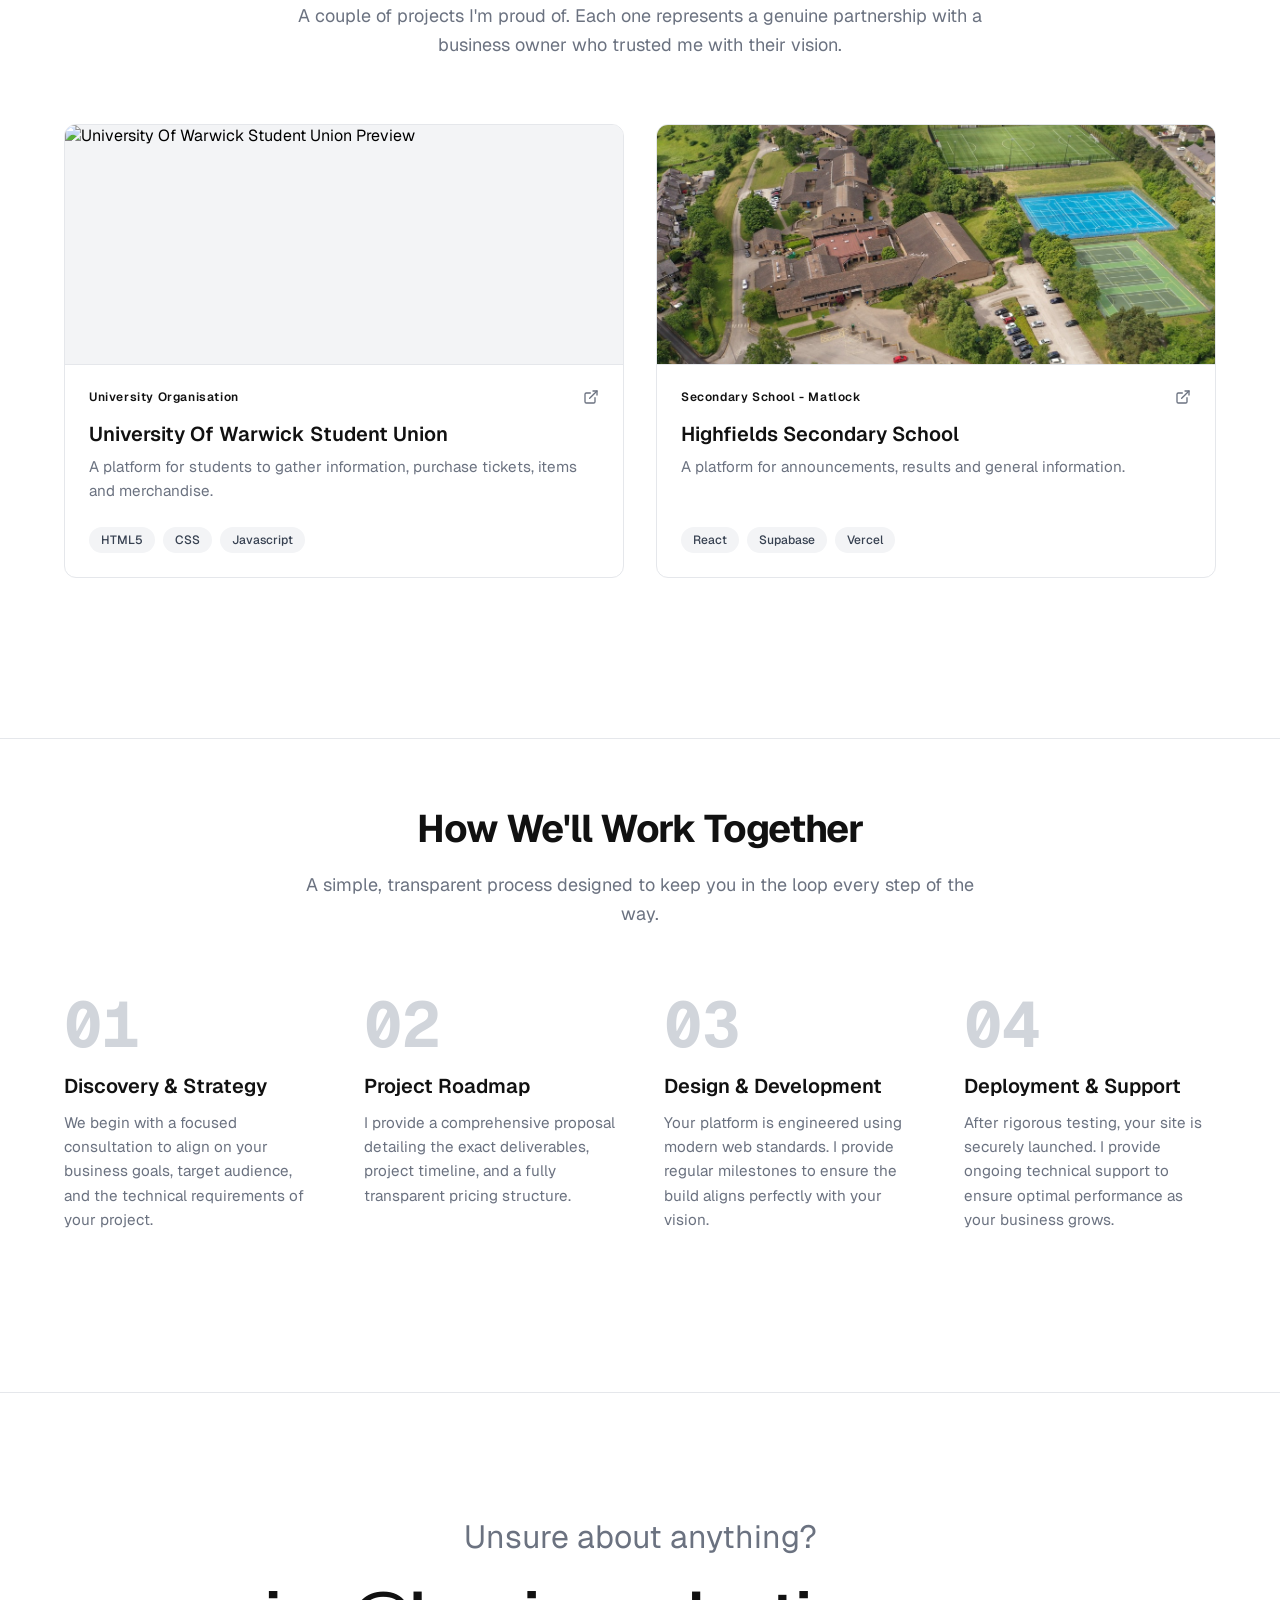
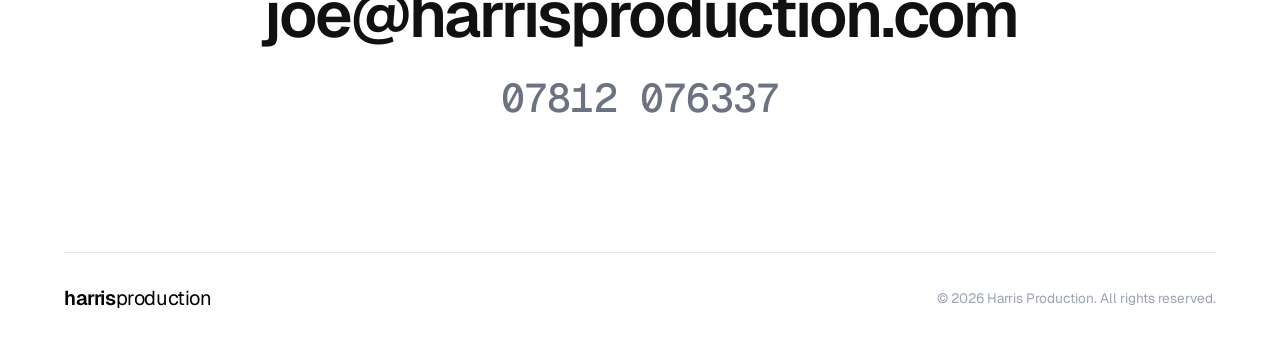
==== commit b3bbb104: "Fix HTML encoding issues in index.html" ====
--- a/index.html
+++ b/index.html
@@ -5,6 +5,7 @@
   <meta name="viewport" content="width=device-width, initial-scale=1.0">
   <title>Harris Production</title>
   <link rel="stylesheet" href="style.css">
+  <link rel="icon" type="image/x-icon" href="favicon.ico">
 </head>
 <body>
 
@@ -198,7 +199,7 @@
     <div class="footer-cta">
       <h2>Unsure about anything?</h2>
       <div class="contact-links">
-        <a href="mailto:info@harrisproduction.com" class="email-link">info@harrisproduction.com</a>
+        <a href="mailto:info@harrisproduction.com" class="email-link">joe@harrisproduction.com</a>
         <a href="tel:07812076337" class="phone-link">07812 076337</a>
       </div>
     </div>
@@ -316,6 +317,28 @@
       submitBtn.disabled = false;
     });
   });
+
+  document.querySelectorAll('a[href^="#"]').forEach(anchor => {
+    anchor.addEventListener('click', function (e) {
+        e.preventDefault(); 
+
+        const targetId = this.getAttribute('href');
+        const targetElement = document.querySelector(targetId);
+
+        if (targetElement) {
+            
+            const headerOffset = 80; 
+            const elementPosition = targetElement.getBoundingClientRect().top;
+            const offsetPosition = elementPosition + window.pageYOffset - headerOffset;
+
+            window.scrollTo({
+                top: offsetPosition,
+                behavior: 'smooth'
+            });
+        }
+    });
+});
+  
 </script>
 
 </body>
--- a/style.css
+++ b/style.css
@@ -1,5 +1,9 @@
 /* Import Geist and Geist Mono from Google Fonts */
 @import url('https://fonts.googleapis.com/css2?family=Geist+Mono:wght@400;600&family=Geist:wght@400;600&display=swap');
+
+html {
+  scroll-behavior: smooth;
+}
 
 /* Base Reset */
 * {
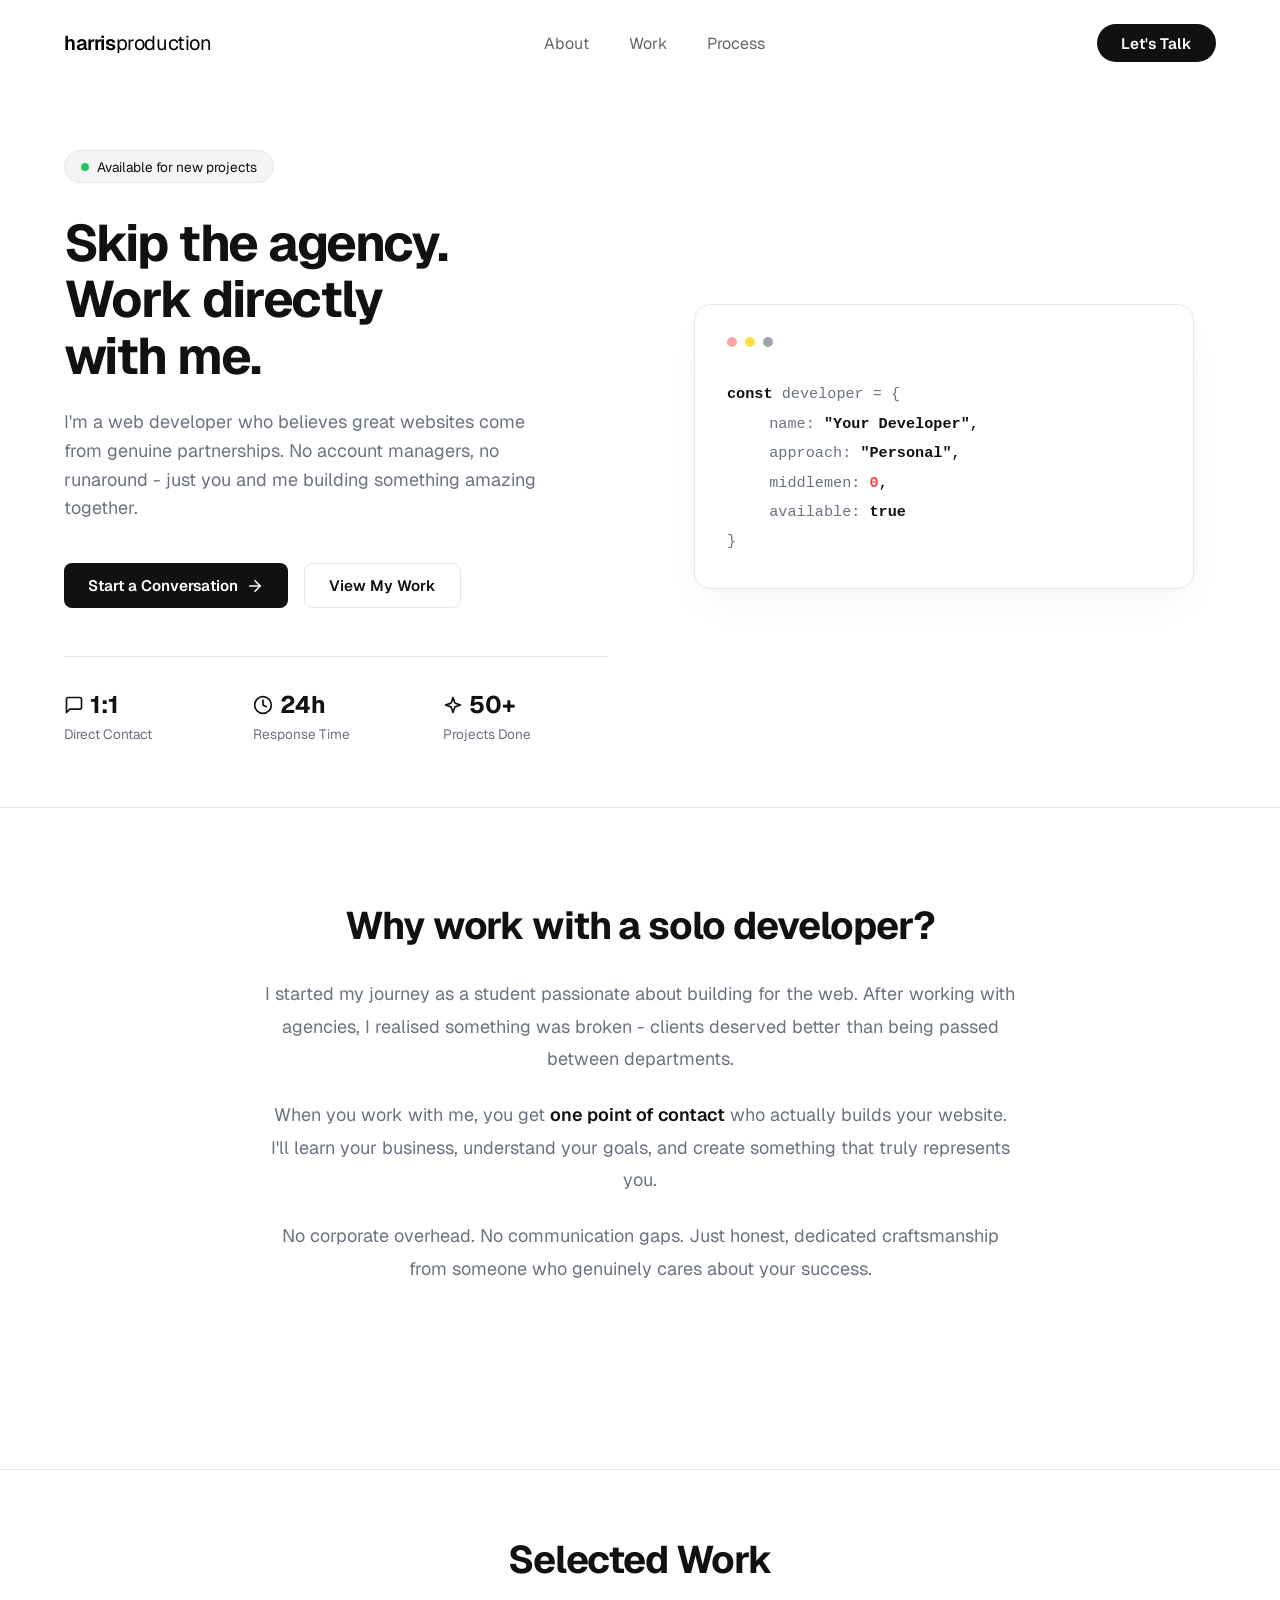
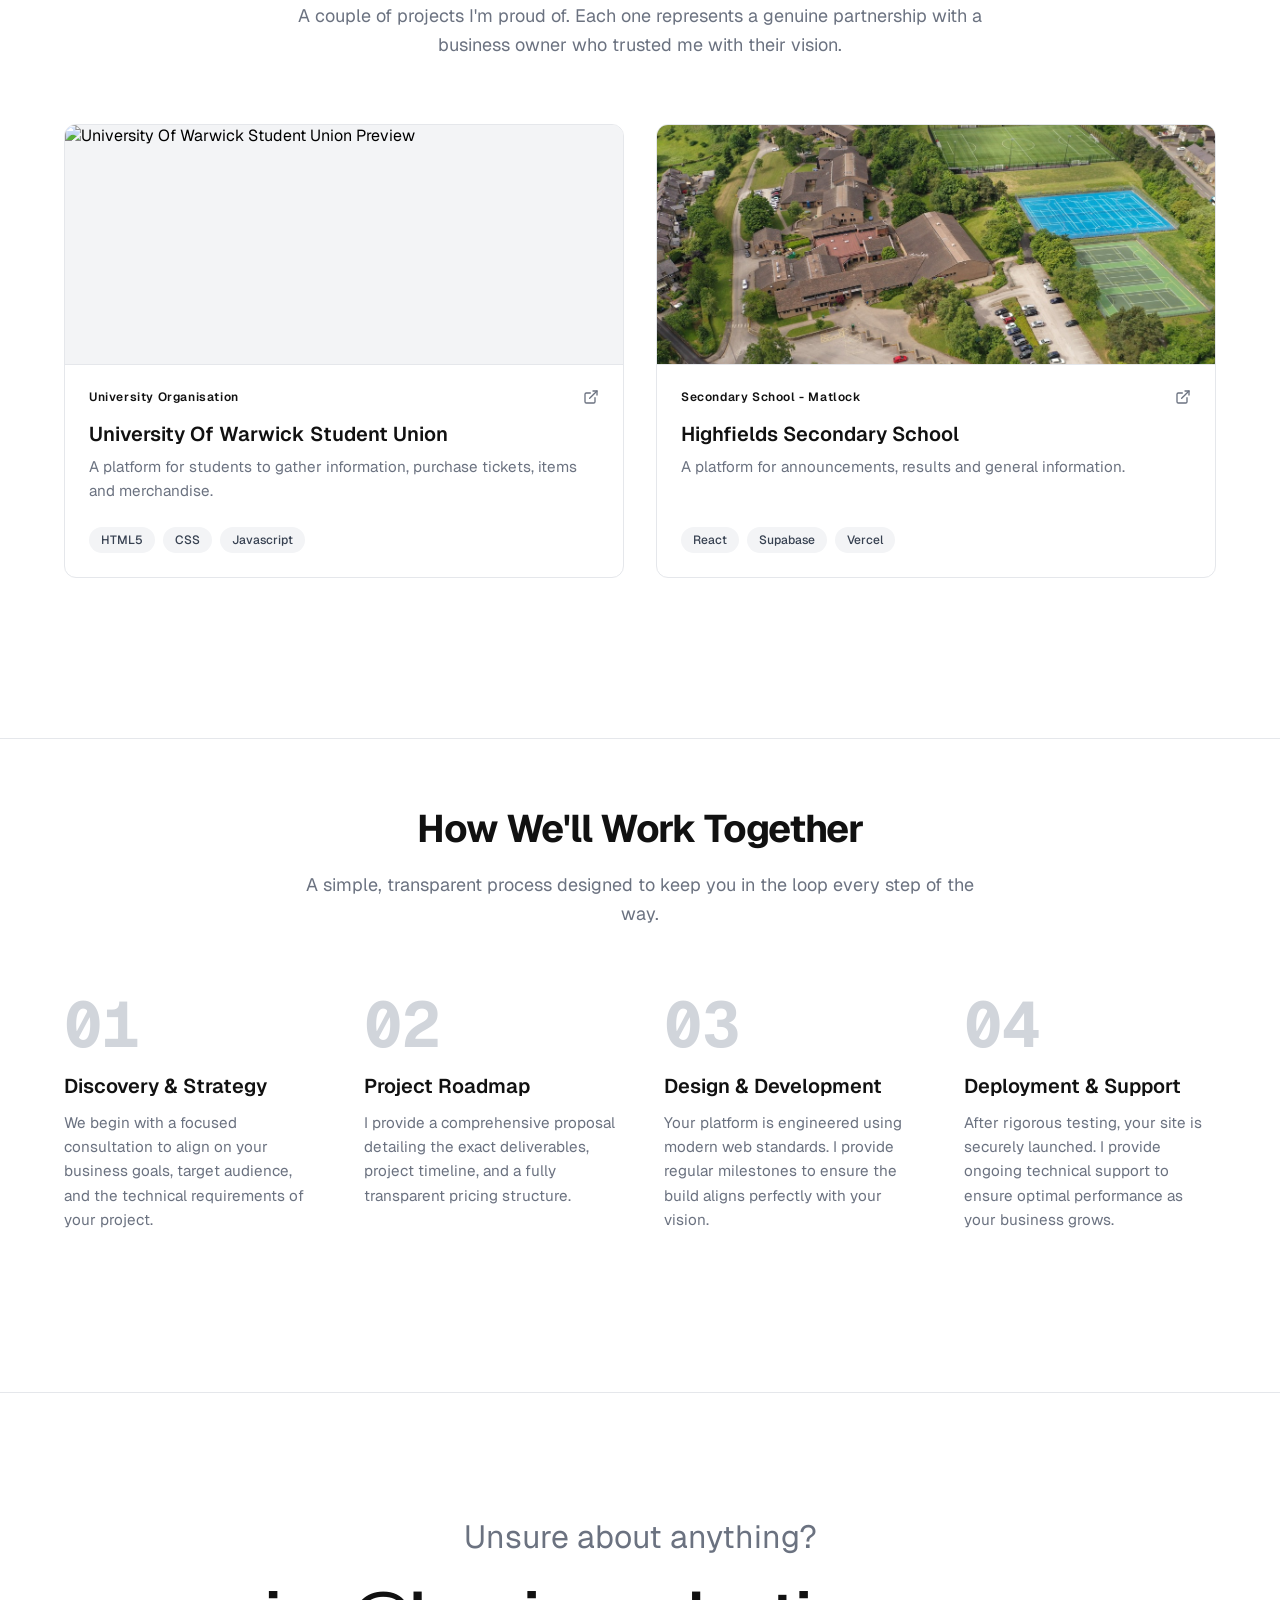
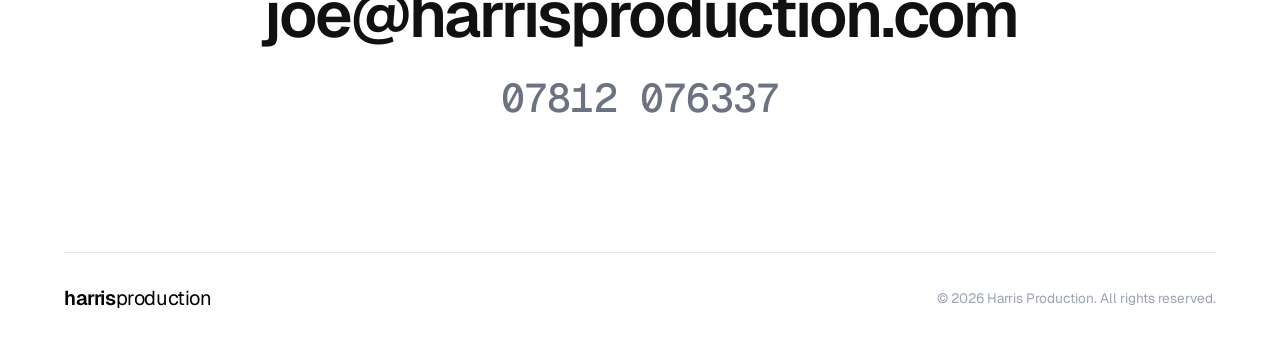
==== commit 4deb209c: "change in wording" ====
--- a/index.html
+++ b/index.html
@@ -91,7 +91,7 @@
     <div class="about-content">
       <h2>Why work with a solo developer?</h2>
       
-      <p>I started my journey as a student passionate about building for the web. After working with agencies, I realized something was broken - clients deserved better than being passed between departments.</p>
+      <p>I started my journey as a student passionate about building for the web. After working with agencies, I realised something was broken - clients deserved better than being passed between departments.</p>
       
       <p>When you work with me, you get <strong>one point of contact</strong> who actually builds your website. I'll learn your business, understand your goals, and create something that truly represents you.</p>
       
--- a/style.css
+++ b/style.css
@@ -413,7 +413,7 @@
   align-items: center;
   justify-content: center;
   border-bottom: 1px solid #e5e7eb;
-  overflow: hidden; /* This is the magic rule! It chops off anything that spills out. */
+  overflow: hidden; 
   position: relative;
 }
 
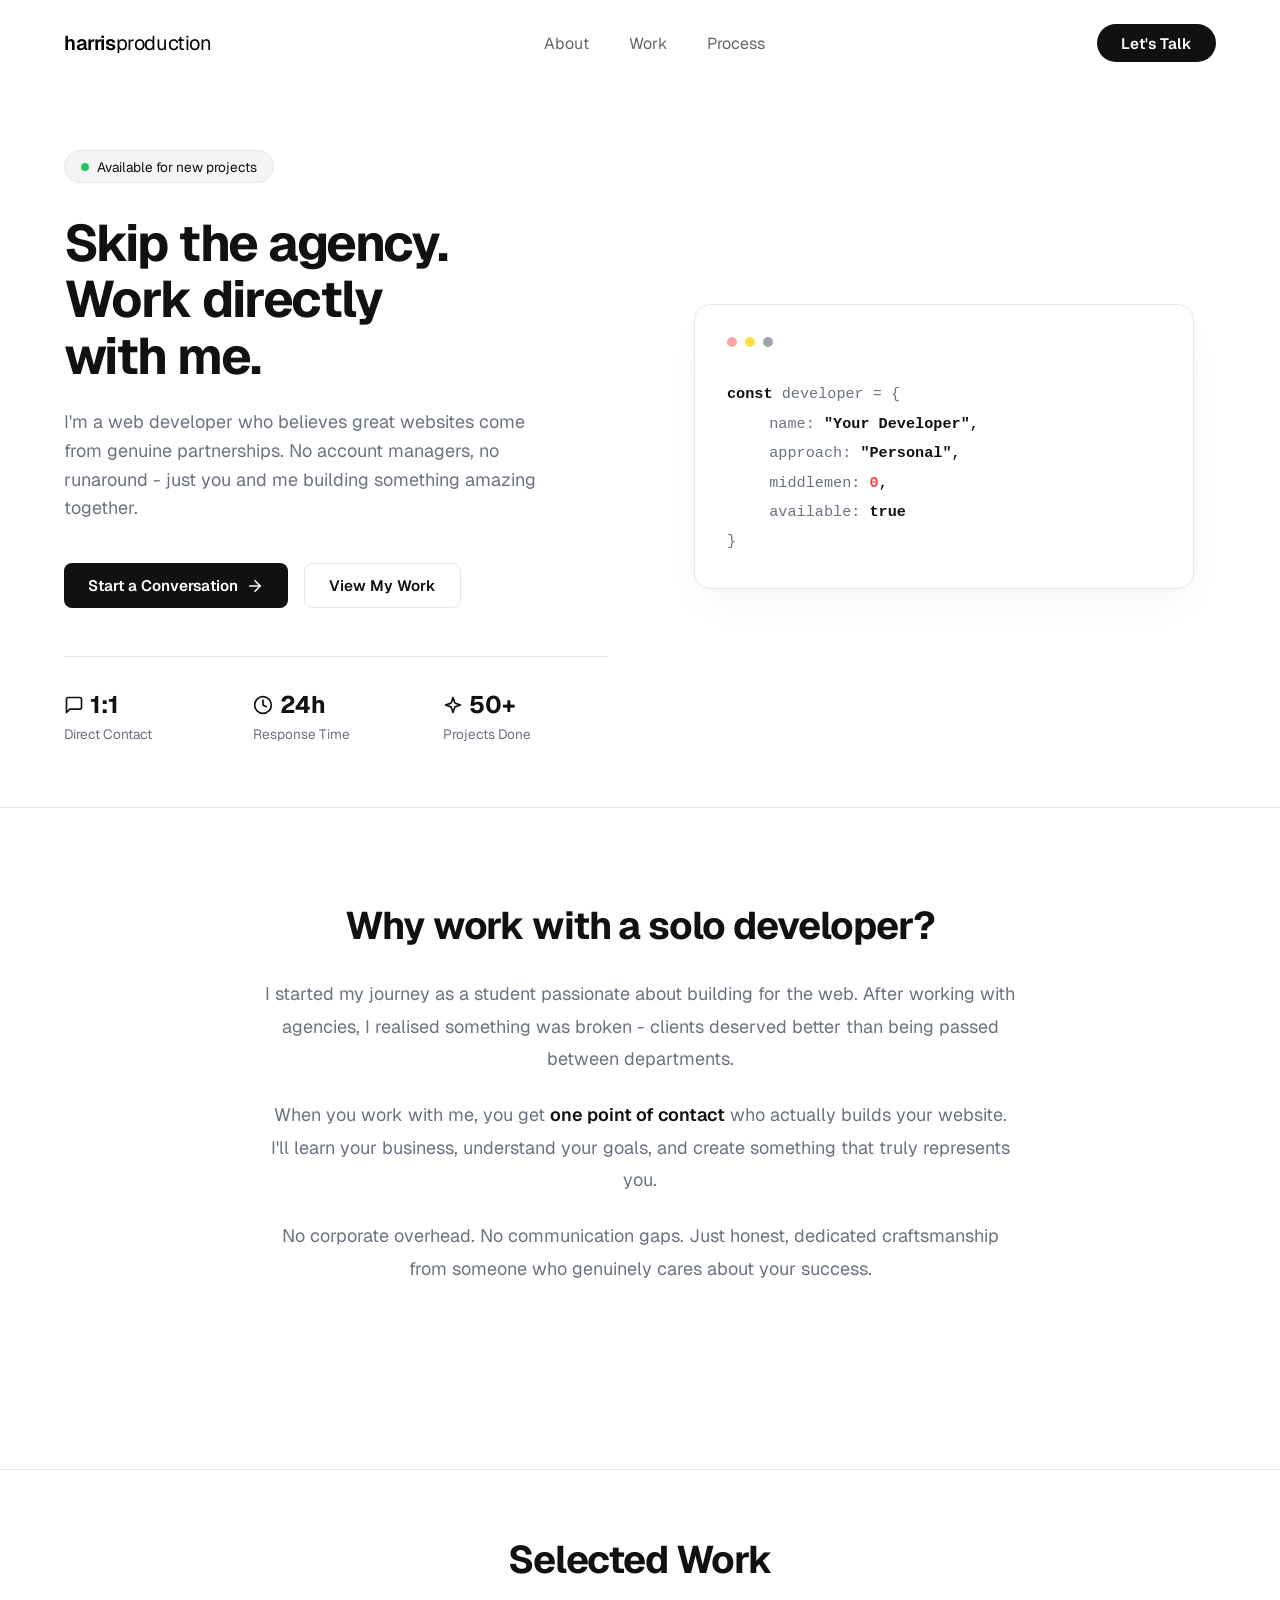
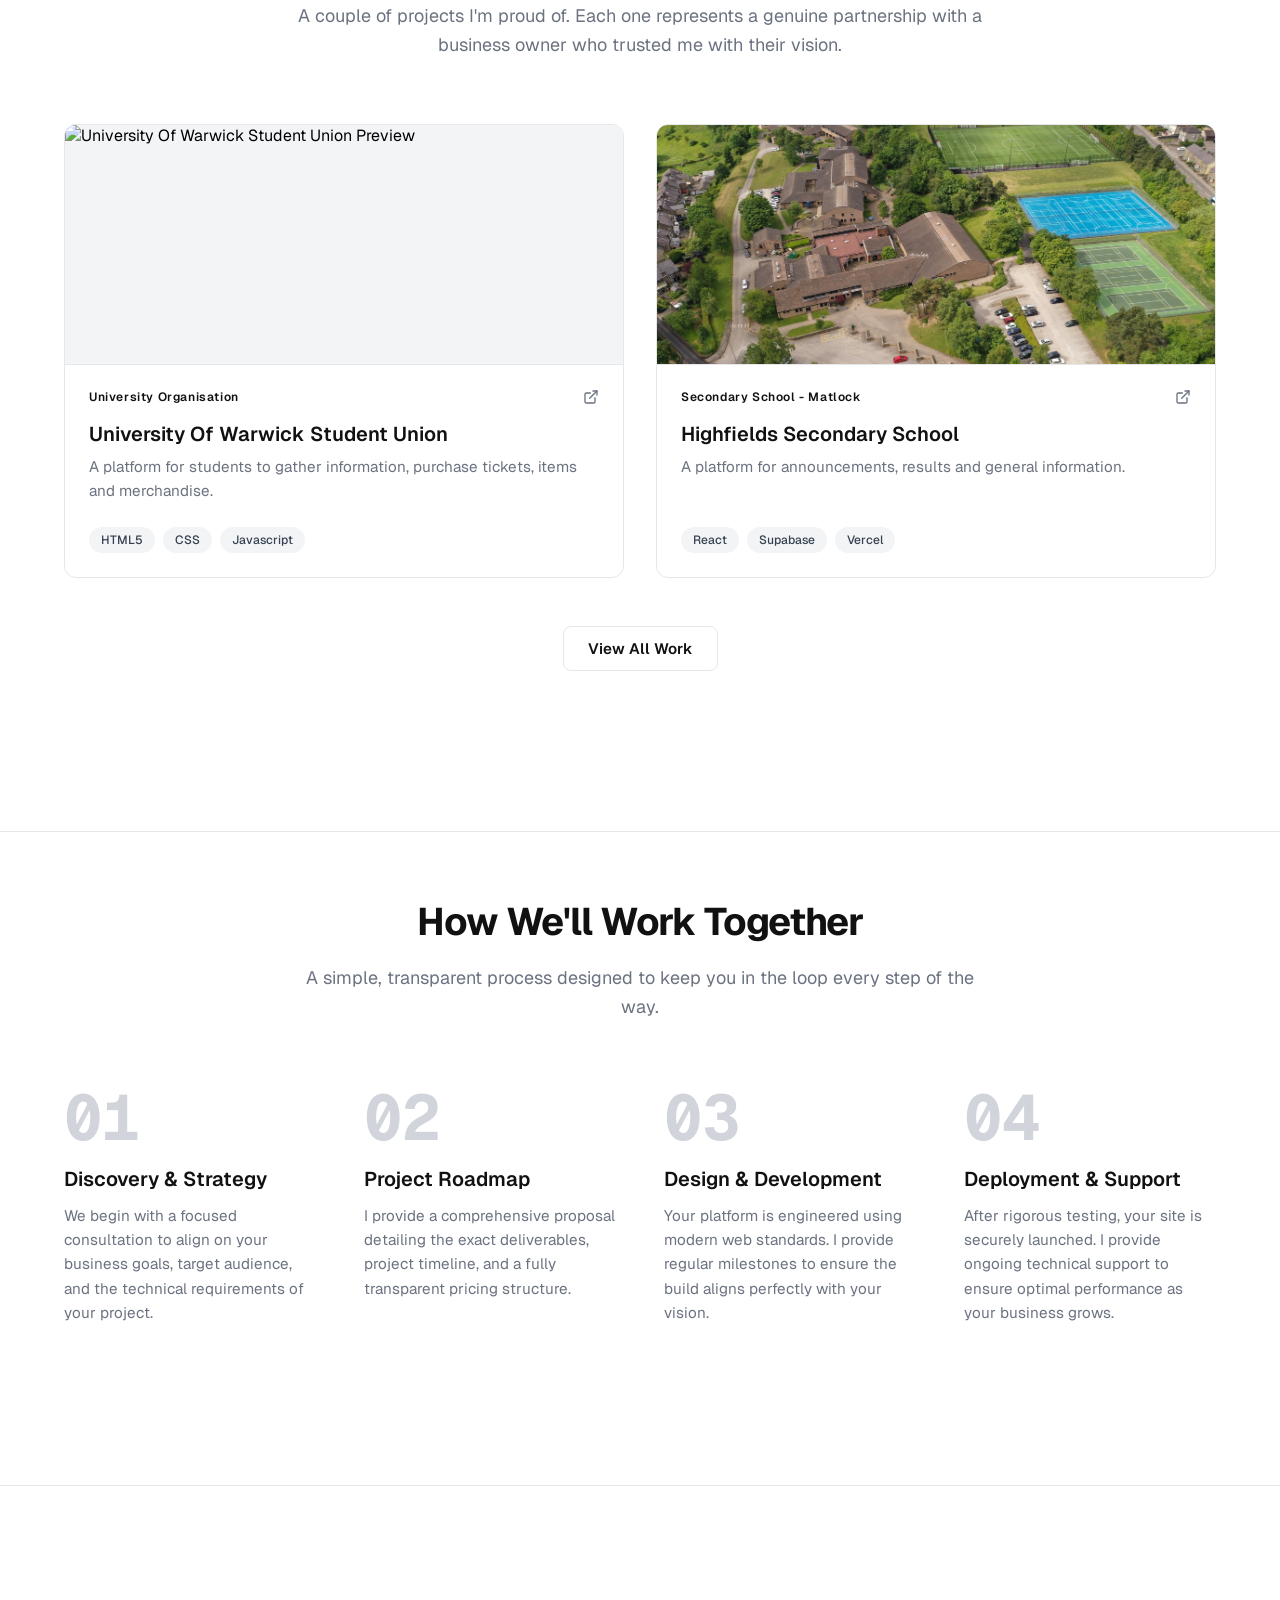
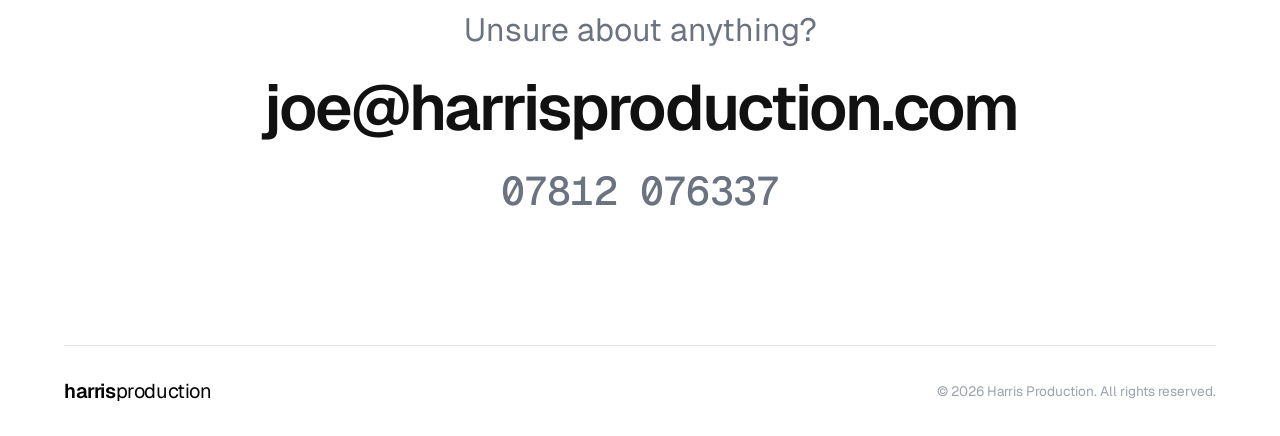
==== commit 99b04b63: "Added new page / made some code changes" ====
--- a/index.html
+++ b/index.html
@@ -151,6 +151,10 @@
         </div>
       </div>
 
+    </div>
+
+    <div class="work-actions">
+      <a href="work.html" class="btn btn-secondary">View All Work</a>
     </div>
   </section>
 
--- a/style.css
+++ b/style.css
@@ -499,6 +499,12 @@
   .work-grid {
     grid-template-columns: 1fr; /* Stacks the cards on smaller screens */
   }
+}
+
+.work-actions {
+  display: flex;
+  justify-content: center;
+  margin-top: 3rem;
 }
 
 /* --- Process Section --- */
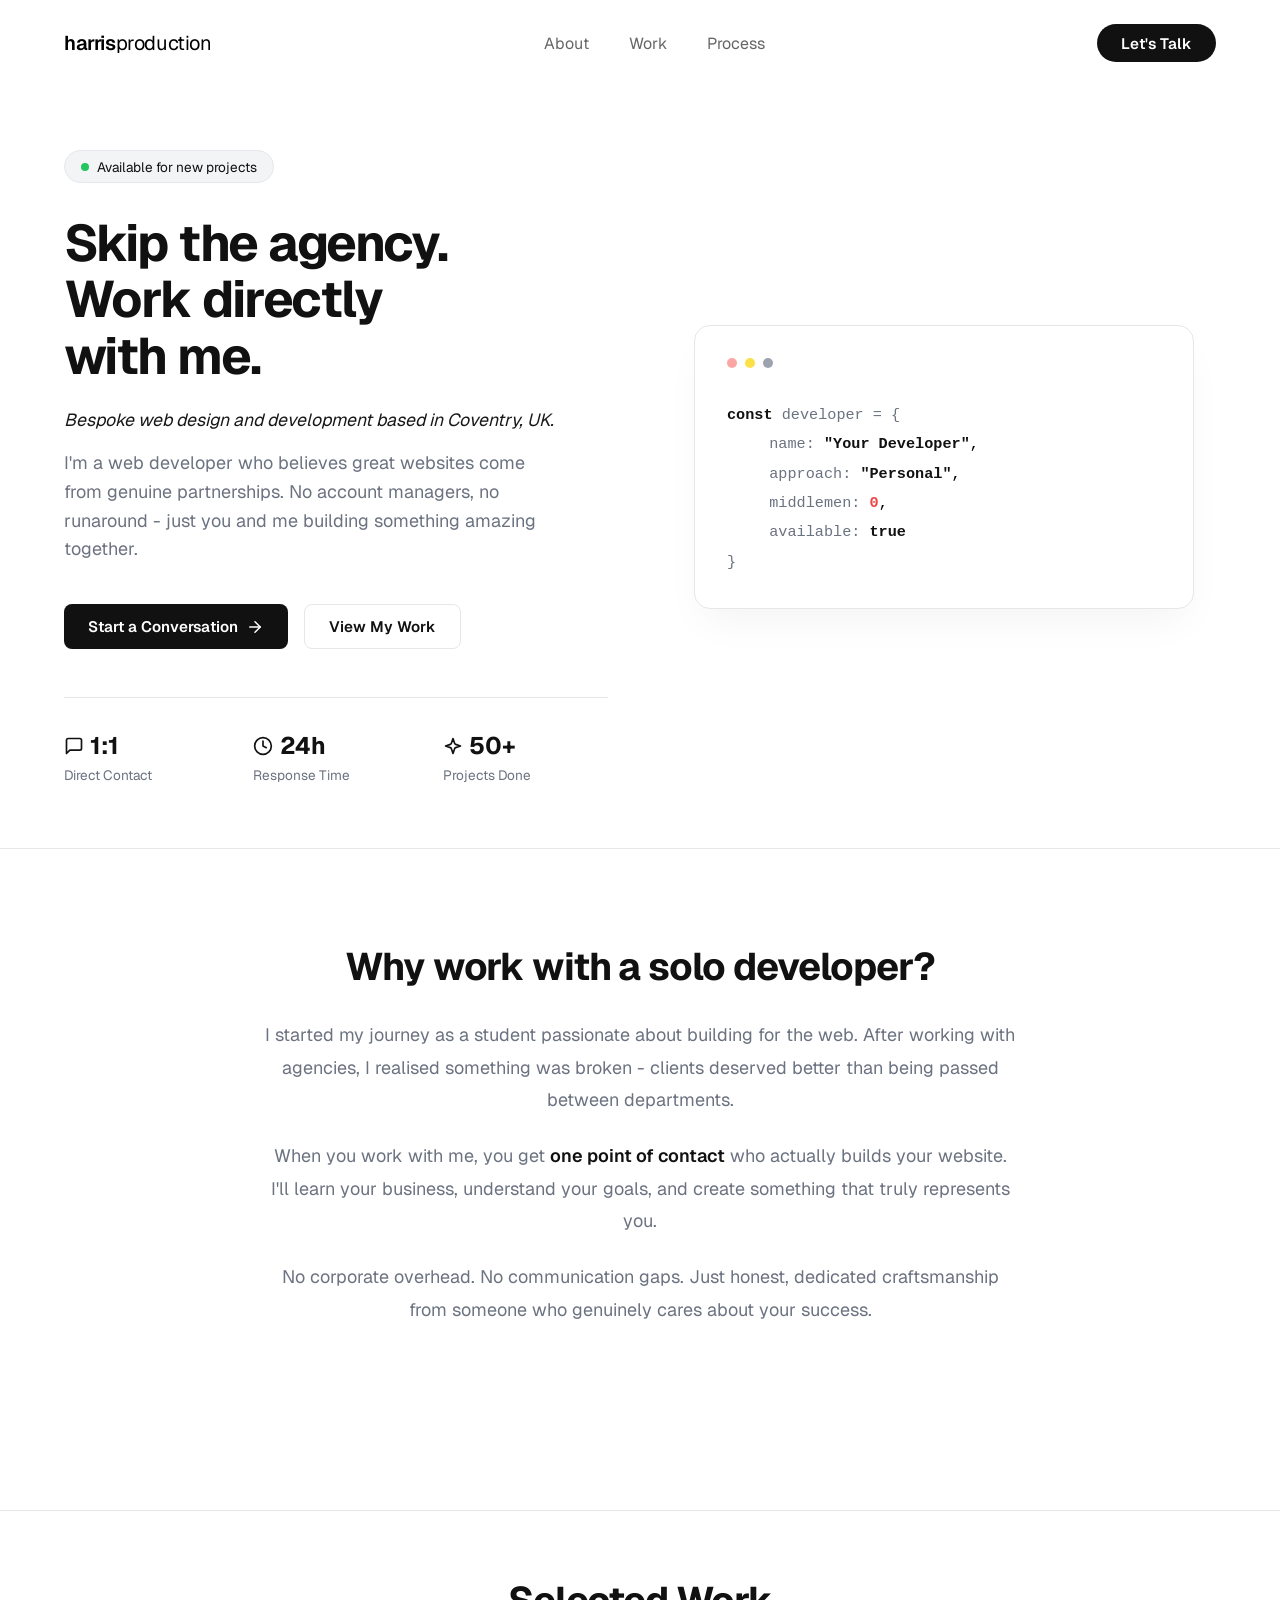
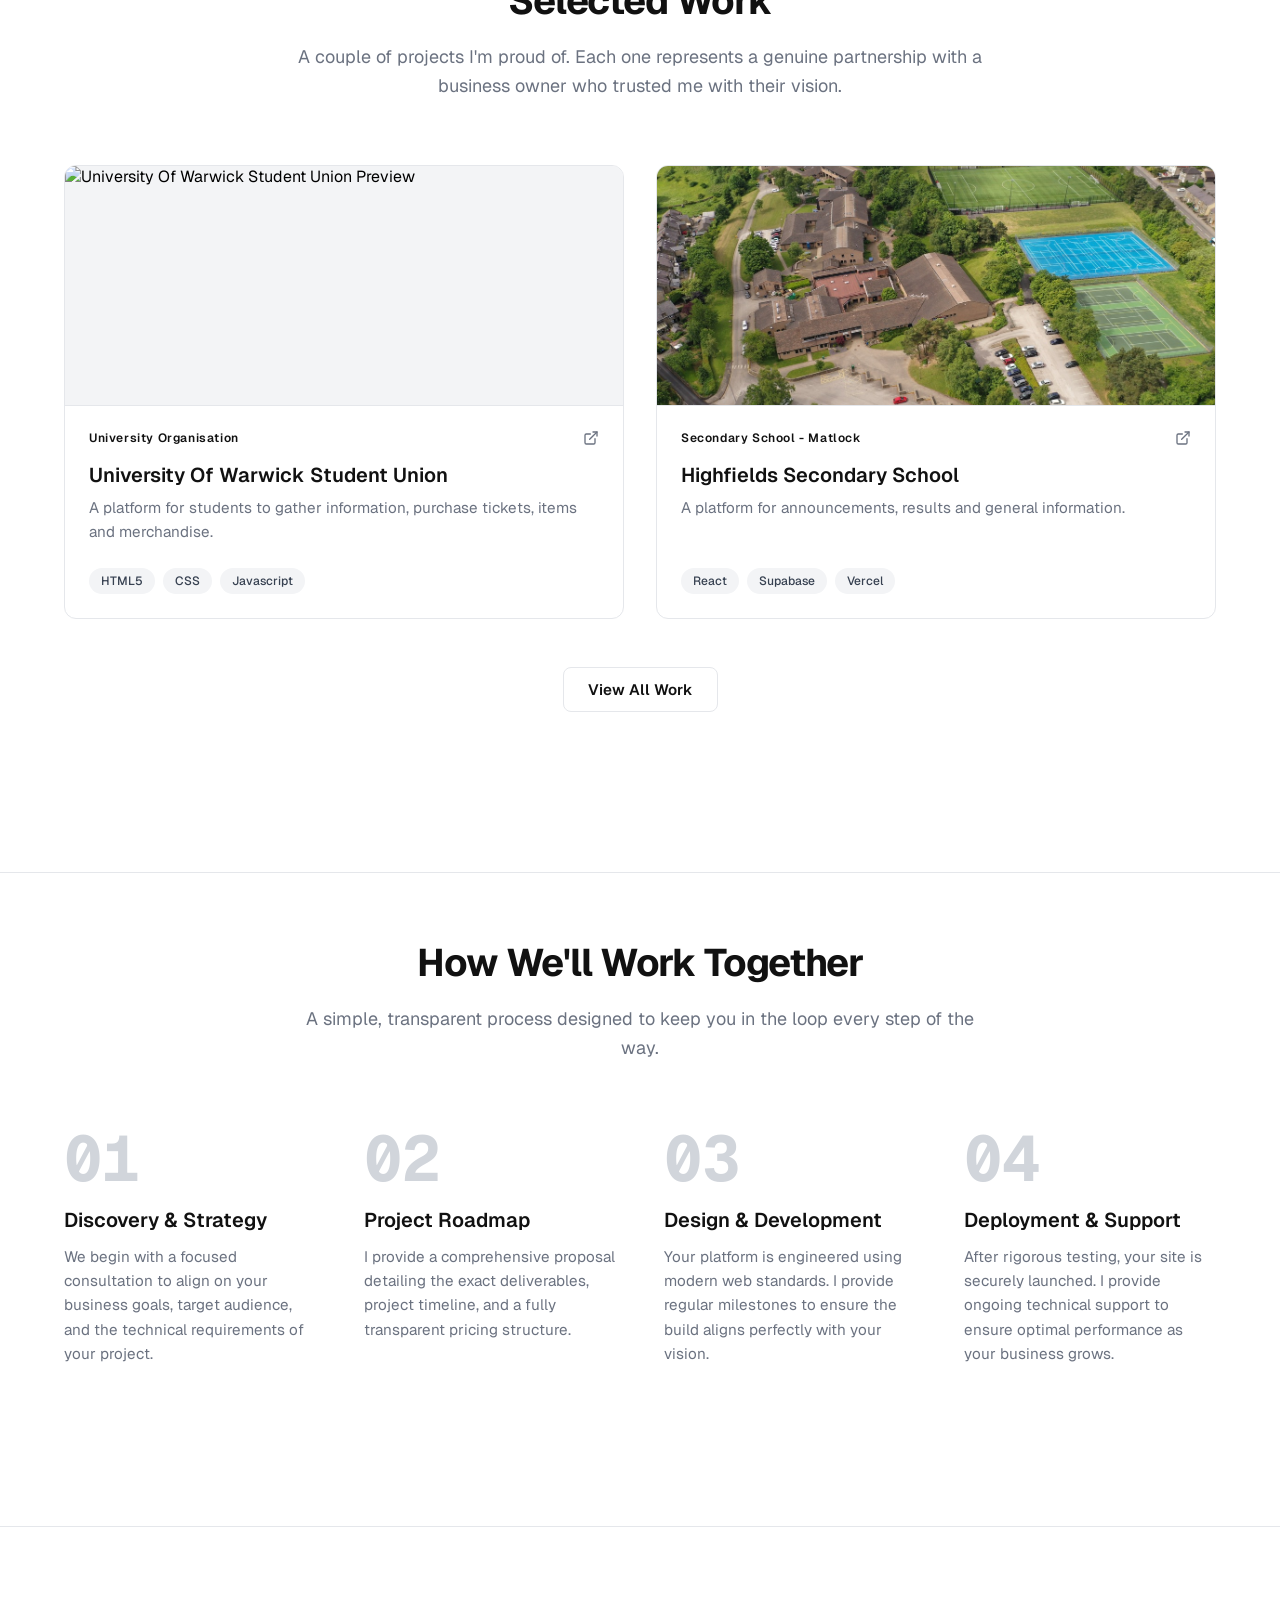
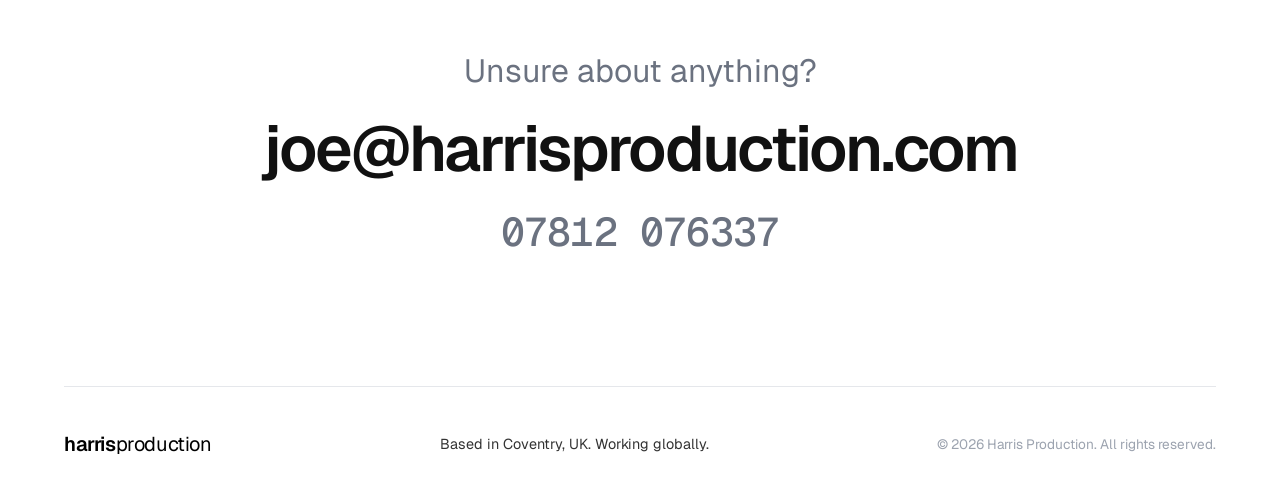
==== commit 24ac934b: "added SEO HTML conteext" ====
--- a/index.html
+++ b/index.html
@@ -3,7 +3,8 @@
 <head>
   <meta charset="UTF-8">
   <meta name="viewport" content="width=device-width, initial-scale=1.0">
-  <title>Harris Production</title>
+  <title>Harris Production | Web Design & Development in Coventry</title>
+  <meta name="description" content="Harris Production is a minimalist web developer and design agency based in Coventry, creating high-performance digital solutions for modern brands.">
   <link rel="stylesheet" href="style.css">
   <link rel="icon" type="image/x-icon" href="favicon.ico">
 </head>
@@ -28,6 +29,10 @@
       </div>
 
       <h1>Skip the agency.<br>Work directly<br>with me.</h1>
+      
+      <h2 style="font-size: 1.1rem; font-weight: 400; font-style: italic; margin-top: 0.5rem; opacity: 0.9;">
+        Bespoke web design and development based in Coventry, UK.
+      </h2>
 
       <p class="hero-desc">
         I'm a web developer who believes great websites come from genuine partnerships. No account managers, no runaround - just you and me building something amazing together.
@@ -154,7 +159,7 @@
     </div>
 
     <div class="work-actions">
-      <a href="work.html" class="btn btn-secondary">View All Work</a>
+      <a href="work" class="btn btn-secondary">View All Work</a>
     </div>
   </section>
 
@@ -210,9 +215,14 @@
     
     <div class="footer-bottom">
       <div class="logo"><span class="logo-bold">harris</span>production</div>
+      
+      <div style="margin: 1rem 0; font-size: 0.9rem; opacity: 0.8;">
+        Based in Coventry, UK. Working globally.
+      </div>
+
       <div class="copyright">
         &copy; 2026 Harris Production. All rights reserved.
-      </div>
+        </div>
     </div>
 
   </div>
